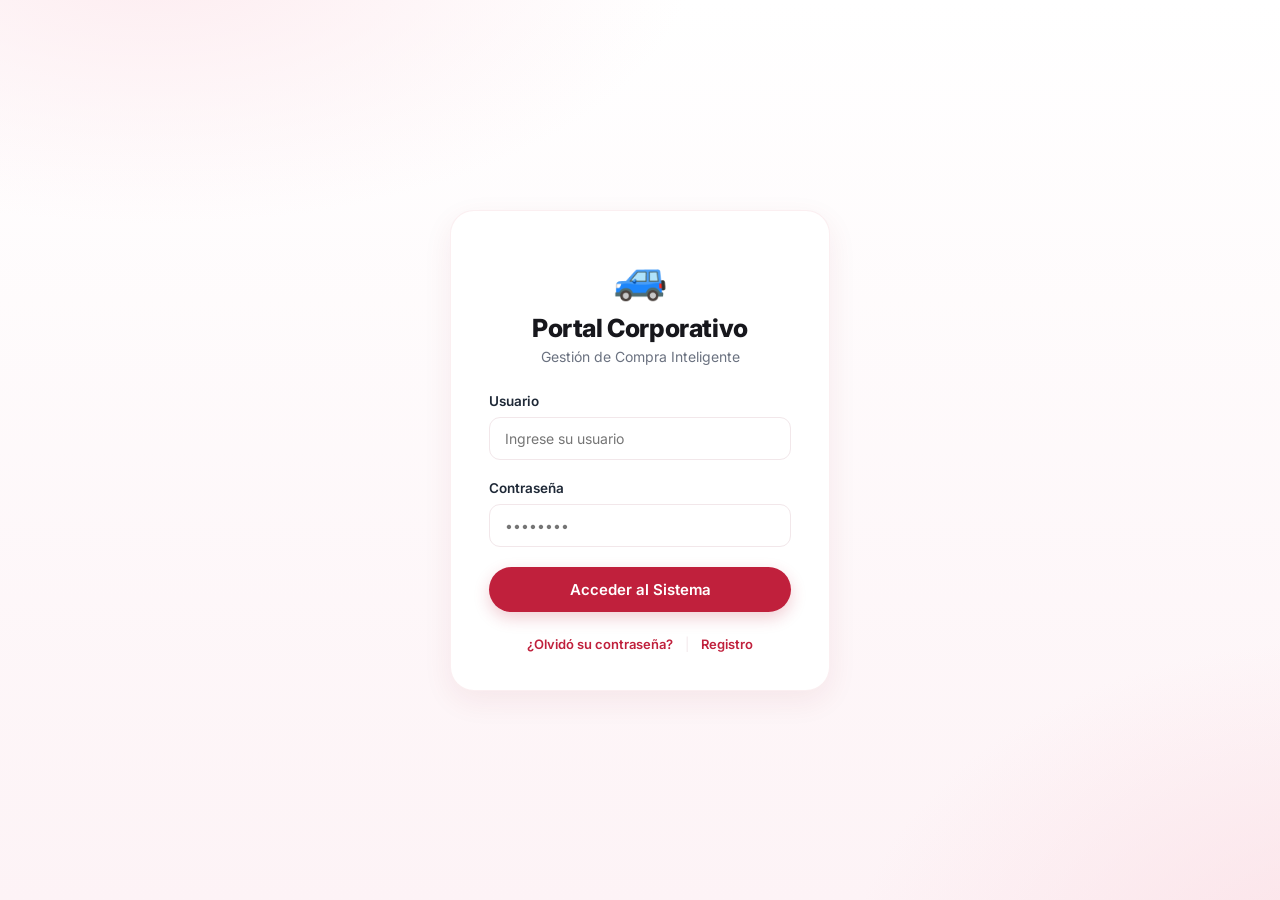
==== configuracion.html @ 3684e888 "fix: checkbox propio de consentimiento sin salto al enfocar" ====
<!DOCTYPE html>
<html lang="es">
<head>
    <meta charset="UTF-8">
    <meta name="viewport" content="width=device-width, initial-scale=1.0">
    <title>Configuración | Sistema de Crédito Vehicular</title>
    <link rel="stylesheet" href="css/styles.css">
    <link href="https://fonts.googleapis.com/css2?family=Inter:wght@300;400;600&display=swap" rel="stylesheet">
    <link rel="stylesheet" href="css/physics-toast.min.css">
    <link rel="stylesheet" href="https://cdn.hugeicons.com/font/hgi-stroke-rounded.css">
    <script src="js/physics-toast.min.js"></script>
    <script src="js/notify.js"></script>
    <script src="js/ui.js"></script>
    <script src="js/layout.js"></script>
</head>
<body>

    <header class="main-header">
        <div class="header-content">
            <span class="system-name">SISTEMA DE CRÉDITO VEHICULAR</span>
            <span class="panel-tag">| Panel de Configuración</span>
        </div>
        <div class="user-info">
            <button onclick="window.location.href='simulador.html'" class="btn-secondary">Volver al Inicio</button>
        </div>
    </header>

    <main class="dashboard-container">

        <div class="login-card" style="max-width: 620px; margin: 0 auto 24px auto;">
            <div class="login-header" style="text-align: left;">
                <h2>Datos de la Entidad Financiera</h2>
                <p>Parámetros de la entidad que ofrece el crédito. El simulador los toma de aquí.</p>
            </div>

            <div class="input-grid-2">
                <div class="input-group">
                    <label>Nombre de la Entidad
                        <span class="help-tip" data-tip="Nombre de la entidad financiera que ofrece el crédito (aparece en el cronograma y el PDF).">?</span>
                    </label>
                    <input type="text" id="ent-nombre" placeholder="Ej. Financiera Compra Inteligente">
                </div>
                <div class="input-group">
                    <label>RUC
                        <span class="help-tip" data-tip="RUC de 11 dígitos de la entidad.">?</span>
                    </label>
                    <input type="text" id="ent-ruc" placeholder="20512345678" maxlength="11">
                </div>
            </div>

            <div class="input-grid-2">
                <div class="input-group">
                    <label>Tipo de Tasa
                        <span class="help-tip" data-tip="Efectiva (TEA): ya incluye la capitalización. Nominal (TNA): requiere definir cada cuánto capitaliza. El enunciado exige definir esto en configuración.">?</span>
                    </label>
                    <select id="ent-tipo-tasa">
                        <option value="TE">Efectiva (TEA)</option>
                        <option value="TN">Nominal (TNA)</option>
                    </select>
                </div>
                <div class="input-group">
                    <label>Capitalización
                        <span class="help-tip" data-tip="Solo aplica a la tasa nominal: cada cuántos días se capitalizan los intereses para convertir la TNA en efectiva.">?</span>
                    </label>
                    <select id="ent-capitalizacion" disabled>
                        <option value="1">Diaria (1 día)</option>
                        <option value="30" selected>Mensual (30 días)</option>
                        <option value="90">Trimestral (90 días)</option>
                        <option value="180">Semestral (180 días)</option>
                        <option value="360">Anual (360 días)</option>
                    </select>
                </div>
            </div>

            <div class="input-group">
                <label>TEA Referencial (%)
                    <span class="help-tip" data-tip="Tasa anual de referencia de la entidad. Precarga el campo del simulador, donde el asesor puede ajustarla según el perfil del cliente.">?</span>
                </label>
                <input type="number" id="ent-tea" min="0" step="0.01" placeholder="12.5">
            </div>

            <div class="input-grid-2">
                <div class="input-group">
                    <label>Seg. Desgravamen (% mensual)
                        <span class="help-tip" data-tip="Porcentaje mensual sobre el saldo pendiente. Lo fija la entidad/aseguradora; en el simulador se muestra como información, no editable.">?</span>
                    </label>
                    <input type="number" id="ent-seg-desg" min="0" step="0.0001" placeholder="0.0714">
                </div>
                <div class="input-group">
                    <label>Seg. Vehicular (% mensual)
                        <span class="help-tip" data-tip="Porcentaje mensual sobre el valor del vehículo. Lo fija la entidad/aseguradora; en el simulador se muestra como información, no editable.">?</span>
                    </label>
                    <input type="number" id="ent-seg-veh" min="0" step="0.0001" placeholder="0.3200">
                </div>
            </div>
        </div>

        <div class="login-card" style="max-width: 620px; margin: 0 auto;">
            <div class="login-header" style="text-align: left;">
                <h2>Ajustes de Moneda</h2>
                <p>Moneda base y tipo de cambio referencial del sistema</p>
            </div>

            <div class="settings-group">
                <label class="radio-container">
                    Soles (S/)
                    <input type="radio" name="currency" value="PEN" id="radio-pen">
                    <span class="checkmark"></span>
                </label>

                <label class="radio-container">
                    Dólares (US$)
                    <input type="radio" name="currency" value="USD" id="radio-usd">
                    <span class="checkmark"></span>
                </label>
            </div>

            <div class="input-group" style="margin-top: 25px; text-align: left;">
                <label>Tipo de Cambio (S/ por US$)
                    <span class="help-tip" data-tip="Tipo de cambio referencial. El asesor puede ingresarlo manualmente o traer el del día desde una fuente en línea.">?</span>
                </label>
                <div style="display:flex; gap:8px;">
                    <input type="text" id="config-tc" placeholder="Ej. 3.75" style="flex:1;">
                    <button type="button" id="btn-fetch-tc" class="btn-secondary" style="white-space:nowrap;">Traer TC del día</button>
                </div>
                <div class="status-msg" id="tc-status"></div>
            </div>

            <div style="margin-top: 30px;">
                <button id="save-config" class="btn-login">Guardar Configuración</button>
            </div>
        </div>
    </main>

    <script src="js/main.js"></script>
    <script>
        // Valores semilla de la entidad (primera vez)
        const ENTITY_DEFAULTS = {
            nombre: 'Financiera Compra Inteligente',
            ruc: '20512345678',
            tipoTasa: 'TE',
            capitalizacion: 30,
            teaReferencial: 12.5,
            segDesgravamen: 0.0714,
            segVehicular: 0.32
        };

        function loadEntity() {
            const saved = JSON.parse(localStorage.getItem('system_entity')) || {};
            return { ...ENTITY_DEFAULTS, ...saved };
        }

        document.addEventListener('DOMContentLoaded', () => {
            // Moneda + tipo de cambio
            const currentCurrency = localStorage.getItem('system_currency') || 'PEN';
            if (currentCurrency === 'PEN') document.getElementById('radio-pen').checked = true;
            else document.getElementById('radio-usd').checked = true;
            document.getElementById('config-tc').value = localStorage.getItem('system_tc') || '3.75';

            // Entidad
            const ent = loadEntity();
            document.getElementById('ent-nombre').value = ent.nombre;
            document.getElementById('ent-ruc').value = ent.ruc;
            document.getElementById('ent-tipo-tasa').value = ent.tipoTasa;
            document.getElementById('ent-capitalizacion').value = ent.capitalizacion;
            document.getElementById('ent-capitalizacion').disabled = ent.tipoTasa !== 'TN';
            document.getElementById('ent-tea').value = ent.teaReferencial;
            document.getElementById('ent-seg-desg').value = ent.segDesgravamen;
            document.getElementById('ent-seg-veh').value = ent.segVehicular;
        });

        // La capitalización solo aplica a tasa nominal
        document.getElementById('ent-tipo-tasa').addEventListener('change', (e) => {
            document.getElementById('ent-capitalizacion').disabled = e.target.value !== 'TN';
        });

        // Trae un tipo de cambio referencial (API gratuita, sin token)
        document.getElementById('btn-fetch-tc').addEventListener('click', async () => {
            const status = document.getElementById('tc-status');
            status.textContent = 'Consultando...';
            try {
                const res = await fetch('https://open.er-api.com/v6/latest/USD');
                const data = await res.json();
                const pen = data && data.rates && data.rates.PEN;
                if (!pen) throw new Error('sin dato');
                document.getElementById('config-tc').value = Number(pen).toFixed(4);
                status.innerHTML = '<span style="color:#166534;">✔ Tipo de cambio del día cargado (referencial).</span>';
            } catch (e) {
                status.innerHTML = '<span style="color:var(--primary);">No se pudo obtener el TC. Ingréselo manualmente.</span>';
            }
        });

        document.getElementById('save-config').addEventListener('click', () => {
            // Moneda + TC
            const selected = document.querySelector('input[name="currency"]:checked').value;
            localStorage.setItem('system_currency', selected);
            const tc = parseFloat(document.getElementById('config-tc').value);
            if (!isNaN(tc) && tc > 0) localStorage.setItem('system_tc', tc);

            // Entidad
            const nombre = document.getElementById('ent-nombre').value.trim();
            const ruc = document.getElementById('ent-ruc').value.trim();
            if (!nombre) { notify.err('Ingresa el nombre de la entidad.'); return; }
            if (!/^\d{11}$/.test(ruc)) { notify.err('El RUC debe tener 11 dígitos.'); return; }

            const entity = {
                nombre,
                ruc,
                tipoTasa: document.getElementById('ent-tipo-tasa').value,
                capitalizacion: parseInt(document.getElementById('ent-capitalizacion').value),
                teaReferencial: parseFloat(document.getElementById('ent-tea').value) || 0,
                segDesgravamen: parseFloat(document.getElementById('ent-seg-desg').value) || 0,
                segVehicular: parseFloat(document.getElementById('ent-seg-veh').value) || 0
            };
            localStorage.setItem('system_entity', JSON.stringify(entity));

            notify.ok('Configuración actualizada exitosamente.');
            setTimeout(() => window.location.href = 'simulador-credito.html', 800);
        });
    </script>
</body>
</html>
---- css/styles.css ----
/* ============================================================
   Sistema de diseño — Crédito Vehicular (carmesí + blanco)
   Inspirado en las referencias de UI del equipo.
   ============================================================ */
:root {
    --primary: #C0203C;
    --primary-dark: #8E1730;
    --primary-soft: #fbe4e8;
    --accent-dark: #17171c;

    /* Alias heredados (estilos inline los usan) */
    --primary-blue: #C0203C;
    --dark-blue: #8E1730;
    --soft-blue: #fbe4e8;
    --bg-white: #fdeef1;

    --card: #ffffff;
    --text-main: #1f2937;
    --text-muted: #6b7280;
    --border-color: #f2e7ea;
    --border-soft: rgba(192, 32, 60, 0.07);

    --radius-lg: 24px;
    --radius-md: 16px;
    --radius-sm: 11px;
    --shadow-sm: 0 2px 10px rgba(31, 41, 55, 0.04);
    --shadow-md: 0 10px 30px rgba(140, 23, 48, 0.07);
    --shadow-lg: 0 18px 45px rgba(140, 23, 48, 0.10);
}

* { box-sizing: border-box; margin: 0; padding: 0; }

body {
    font-family: 'Inter', sans-serif;
    color: var(--text-main);
    min-height: 100vh;
    background:
        radial-gradient(1200px 600px at 12% -5%, #fdecf0 0%, rgba(253, 236, 240, 0) 45%),
        radial-gradient(1000px 700px at 105% 110%, #fbe1e7 0%, rgba(251, 225, 231, 0) 50%),
        linear-gradient(180deg, #ffffff 0%, #fdf3f6 100%);
    background-attachment: fixed;
}

.login-body {
    display: flex;
    align-items: center;
    justify-content: center;
    min-height: 100vh;
}

/* ---------- Tarjetas ---------- */
.login-container { width: 100%; max-width: 420px; padding: 20px; }

.login-card {
    background: var(--card);
    padding: 38px;
    border-radius: var(--radius-lg);
    box-shadow: var(--shadow-md);
    border: 1px solid var(--border-soft);
}

.login-header { text-align: center; margin-bottom: 28px; }

.logo-placeholder { font-size: 44px; margin-bottom: 10px; }

.login-header h1 { font-size: 25px; font-weight: 800; color: var(--accent-dark); letter-spacing: -0.4px; }
.login-header h2 { font-size: 21px; font-weight: 700; color: var(--accent-dark); letter-spacing: -0.2px; }
.login-header p { font-size: 14px; color: var(--text-muted); margin-top: 5px; }

/* ---------- Inputs ---------- */
.input-group { margin-bottom: 20px; }

.input-group label {
    display: block;
    font-size: 13.5px;
    font-weight: 600;
    margin-bottom: 8px;
    color: var(--text-main);
}

.input-group input,
.input-group select {
    width: 100%;
    padding: 12px 15px;
    border: 1px solid var(--border-color);
    border-radius: var(--radius-sm);
    background: #fff;
    outline: none;
    font-size: 14px;
    font-family: inherit;
    color: var(--text-main);
    transition: border-color 0.2s ease, box-shadow 0.2s ease;
}

.input-group input:focus,
.input-group select:focus {
    border-color: var(--primary);
    box-shadow: 0 0 0 4px var(--primary-soft);
}

.input-group input:disabled { background: #f8f5f6; color: var(--text-muted); }

.input-group input.invalid,
.input-group select.invalid {
    border-color: var(--primary);
    box-shadow: 0 0 0 4px rgba(192, 32, 60, 0.08);
}

.error-msg {
    color: var(--primary);
    font-size: 12px;
    margin-top: 5px;
    font-weight: 500;
    min-height: 16px;
    line-height: 1.3;
}

/* Etiqueta "(opcional)" junto al label */
.label-opt { font-weight: 400; color: var(--text-muted); font-size: 12px; }

/* Consentimiento de datos — checks realistas */
.consent-item {
    display: flex; gap: 9px; align-items: flex-start;
    font-weight: 400; font-size: 13px; line-height: 1.4;
    color: var(--text-main); margin-bottom: 10px; cursor: pointer;
}
/* Checkbox propio (appearance:none) — tamaño fijo, no hereda estilos de input de texto ni salta al enfocar */
.consent-item input[type="checkbox"] {
    appearance: none; -webkit-appearance: none;
    width: 18px; height: 18px; flex: 0 0 18px;
    margin: 1px 0 0 0; padding: 0;
    border: 1.5px solid var(--border-color); border-radius: 6px;
    background: #fff; cursor: pointer;
    transition: background 0.15s ease, border-color 0.15s ease;
    box-shadow: none;
}
.consent-item input[type="checkbox"]:hover { border-color: var(--primary); }
.consent-item input[type="checkbox"]:checked { background: var(--primary); border-color: var(--primary); }
.consent-item input[type="checkbox"]:checked::after {
    content: ''; display: block;
    width: 5px; height: 9px; margin: 2px auto 0;
    border: solid #fff; border-width: 0 2px 2px 0;
    transform: rotate(45deg);
}
.consent-item input[type="checkbox"]:focus { outline: none; box-shadow: none; }
.consent-item input[type="checkbox"]:focus-visible { box-shadow: 0 0 0 3px var(--primary-soft); }
.consent-item a { color: var(--primary); font-weight: 600; text-decoration: none; }
.consent-item a:hover { text-decoration: underline; }
.consent-note { font-size: 11.5px; color: var(--text-muted); margin-top: 4px; line-height: 1.4; }

/* ---------- Botones (pills consistentes) ---------- */
.btn-login,
.btn-secondary,
.btn-logout {
    display: inline-flex;
    align-items: center;
    justify-content: center;
    gap: 8px;
    border-radius: 999px;
    font-family: inherit;
    font-weight: 600;
    cursor: pointer;
    transition: all 0.2s ease;
}

.btn-login {
    width: 100%;
    padding: 13px 20px;
    background: var(--primary);
    color: #fff;
    border: none;
    font-size: 15px;
    box-shadow: 0 6px 16px rgba(192, 32, 60, 0.22);
}
.btn-login:hover { background: var(--primary-dark); box-shadow: 0 8px 22px rgba(192, 32, 60, 0.30); }
.btn-login:active { transform: translateY(1px); }
.btn-login:disabled { background: #e0cdd2; box-shadow: none; cursor: not-allowed; }

.btn-secondary {
    background: #fff;
    border: 1px solid var(--border-color);
    color: var(--text-main);
    padding: 9px 18px;
    font-size: 13px;
}
.btn-secondary:hover { background: var(--primary-soft); border-color: var(--primary); color: var(--primary-dark); }

.btn-logout {
    background: none;
    border: 1px solid var(--primary);
    color: var(--primary);
    padding: 8px 18px;
    font-size: 12px;
}
.btn-logout:hover { background: var(--primary); color: #fff; }

.login-footer { margin-top: 24px; text-align: center; font-size: 13px; }
.login-footer a { color: var(--primary); text-decoration: none; font-weight: 600; }
.login-footer span { margin: 0 8px; color: var(--border-color); }

/* ---------- Cabecera ---------- */
.main-header {
    background: rgba(255, 255, 255, 0.8);
    backdrop-filter: blur(12px);
    padding: 14px 40px;
    display: flex;
    justify-content: space-between;
    align-items: center;
    border-bottom: 1px solid var(--border-soft);
    position: fixed;
    top: 0; left: 0; right: 0;
    height: 68px;
    box-shadow: var(--shadow-sm);
    z-index: 40;
}
.header-content { display: flex; align-items: center; }
.user-info { display: flex; align-items: center; gap: 14px; }
.system-name { font-weight: 800; color: var(--accent-dark); letter-spacing: 0.3px; }
.panel-tag { color: var(--primary); margin-left: 8px; font-weight: 500; }

/* ---------- Layout dashboard ---------- */
.dashboard-container {
    margin: 92px auto 40px auto;
    padding: 20px 40px 40px 40px;
    max-width: 1200px;
    animation: fadeIn 0.4s ease-out;
}

@keyframes fadeIn {
    from { opacity: 0; transform: translateY(10px); }
    to { opacity: 1; transform: translateY(0); }
}

.welcome-section { text-align: center; margin-bottom: 42px; }
.welcome-section h1 { font-size: 30px; font-weight: 800; color: var(--accent-dark); letter-spacing: -0.5px; }
.welcome-section p { color: var(--text-muted); margin-top: 8px; }

.menu-grid {
    display: grid;
    grid-template-columns: repeat(auto-fit, minmax(220px, 1fr));
    gap: 22px;
}

.menu-card {
    background: #fff;
    padding: 30px 26px;
    border-radius: var(--radius-lg);
    text-decoration: none;
    color: inherit;
    border: 1px solid var(--border-soft);
    box-shadow: var(--shadow-sm);
    transition: transform 0.2s ease, box-shadow 0.2s ease;
    text-align: center;
}
.menu-card:hover { transform: translateY(-6px); box-shadow: var(--shadow-lg); }

.menu-card .icon-placeholder {
    width: 56px;
    height: 56px;
    margin: 0 auto 18px auto;
    border-radius: 16px;
    background: var(--primary-soft);
    display: flex;
    align-items: center;
    justify-content: center;
    color: var(--primary);
}
.menu-card .icon-placeholder svg { width: 27px; height: 27px; }
.menu-card .icon-placeholder i { font-size: 28px; line-height: 1; }

.menu-card h3 { margin-bottom: 8px; color: var(--accent-dark); font-weight: 700; font-size: 18px; }
.menu-card p { font-size: 13.5px; color: var(--text-muted); line-height: 1.5; }

.disabled { opacity: 0.55; pointer-events: none; }

/* ---------- Radios ---------- */
.settings-group { display: flex; flex-direction: column; gap: 14px; margin-top: 20px; }
.radio-container {
    display: block; position: relative;
    padding: 15px 15px 15px 45px;
    background: #fff; border: 1px solid var(--border-color);
    border-radius: var(--radius-sm); cursor: pointer;
    font-size: 15px; font-weight: 600; transition: all 0.2s;
}
.radio-container:hover { border-color: var(--primary); }
.radio-container input { position: absolute; opacity: 0; cursor: pointer; }
.checkmark { position: absolute; top: 15px; left: 15px; height: 20px; width: 20px; background: #eee; border-radius: 50%; }
.radio-container input:checked ~ .checkmark { background: var(--primary); }
.checkmark:after { content: ""; position: absolute; display: none; }
.radio-container input:checked ~ .checkmark:after { display: block; }
.radio-container .checkmark:after { top: 6px; left: 6px; width: 8px; height: 8px; border-radius: 50%; background: #fff; }

/* ---------- Formularios ---------- */
.form-grid { display: grid; grid-template-columns: 1fr 1fr; gap: 24px; }

.form-section {
    background: #fff;
    border: 1px solid var(--border-soft);
    border-radius: var(--radius-md);
    padding: 24px;
    box-shadow: var(--shadow-sm);
}
.form-section h3 {
    font-size: 15px; color: var(--primary);
    margin-bottom: 18px; font-weight: 700;
    padding-bottom: 10px; border-bottom: 1px solid var(--border-color);
}

.input-grid-2 { display: grid; grid-template-columns: 1fr 1fr; gap: 12px; }
.status-msg { font-size: 12px; margin-top: 6px; font-weight: 500; }

@media (max-width: 760px) {
    .form-grid { grid-template-columns: 1fr; }
    .dashboard-container { padding: 20px; }
    .main-header { padding: 14px 20px; }
}

/* ---------- Sliders ---------- */
.slider-row { display: flex; justify-content: space-between; align-items: baseline; margin-bottom: 8px; }
.slider-value { font-weight: 800; color: var(--primary); font-size: 15px; }

/* Slider custom: sin tema nativo para controlar track tenue, fill primario y thumb blanco.
   --_p (0-100%) lo actualiza el JS para el relleno en WebKit; Firefox usa ::-moz-range-progress. */
input[type="range"] {
    --_track-h: 6px;
    --_thumb: 18px;
    --_p: 0%;
    width: 100%;
    height: 24px;
    -webkit-appearance: none;
    appearance: none;
    background: transparent;
    border: none;
    cursor: pointer;
}
input[type="range"]:focus { outline: none; box-shadow: none; }

/* WebKit/Blink */
input[type="range"]::-webkit-slider-runnable-track {
    height: var(--_track-h);
    border-radius: 999px;
    background: linear-gradient(90deg, var(--primary) var(--_p), var(--primary-soft) var(--_p));
}
input[type="range"]::-webkit-slider-thumb {
    -webkit-appearance: none;
    appearance: none;
    width: var(--_thumb);
    height: var(--_thumb);
    margin-top: calc((var(--_track-h) - var(--_thumb)) / 2);
    border-radius: 50%;
    background: #fff;
    border: 3px solid var(--primary);
    box-shadow: 0 1px 3px rgba(0, 0, 0, 0.18);
}

/* Firefox */
input[type="range"]::-moz-range-track {
    height: var(--_track-h);
    border-radius: 999px;
    background: var(--primary-soft);
}
input[type="range"]::-moz-range-progress {
    height: var(--_track-h);
    border-radius: 999px;
    background: var(--primary);
}
input[type="range"]::-moz-range-thumb {
    width: var(--_thumb);
    height: var(--_thumb);
    border: 3px solid var(--primary);
    border-radius: 50%;
    background: #fff;
    box-shadow: 0 1px 3px rgba(0, 0, 0, 0.18);
}

.slider-limits { display: flex; justify-content: space-between; font-size: 12px; color: var(--text-muted); margin-top: 8px; padding: 0 2px; }

/* ---------- Typeahead (buscadores) ---------- */
.typeahead-wrap { position: relative; }
.typeahead-menu {
    position: absolute;
    top: calc(100% + 4px);
    left: 0; right: 0;
    background: #fff;
    border: 1px solid var(--border-color);
    border-radius: var(--radius-sm);
    box-shadow: var(--shadow-md);
    z-index: 60;
    max-height: 240px;
    overflow-y: auto;
}
.typeahead-item {
    padding: 10px 14px;
    font-size: 14px;
    cursor: pointer;
    transition: background 0.15s ease;
}
.typeahead-item:hover { background: var(--primary-soft); color: var(--primary-dark); }
.typeahead-empty { padding: 10px 14px; font-size: 13px; color: var(--text-muted); }

/* ---------- Toggle pill ---------- */
.pill-group { display: inline-flex; background: var(--primary-soft); border-radius: 999px; padding: 4px; gap: 4px; }
.pill-group button {
    border: none; background: none; padding: 8px 18px; border-radius: 999px;
    font-size: 13px; font-weight: 600; color: var(--primary-dark); cursor: pointer;
    font-family: inherit; transition: all 0.2s ease;
}
.pill-group button.active { background: var(--primary); color: #fff; box-shadow: 0 3px 8px rgba(192, 32, 60, 0.25); }

/* Segmented control a lo ancho (ej. selector de moneda) */
.pill-group.full { display: flex; width: 100%; }
.pill-group.full button { flex: 1; }

/* ---------- Switch on/off ---------- */
.switch { position: relative; display: inline-block; width: 42px; height: 24px; flex-shrink: 0; }
.switch input { opacity: 0; width: 0; height: 0; }
.switch-slider {
    position: absolute; inset: 0; cursor: pointer;
    background: #d8d2d4; border-radius: 999px; transition: background 0.2s ease;
}
.switch-slider::before {
    content: ""; position: absolute; height: 18px; width: 18px; left: 3px; top: 3px;
    background: #fff; border-radius: 50%; box-shadow: 0 1px 3px rgba(0, 0, 0, 0.2);
    transition: transform 0.2s ease;
}
.switch input:checked + .switch-slider { background: var(--primary); }
.switch input:checked + .switch-slider::before { transform: translateX(18px); }

/* ---------- Ayuda (tooltip) ---------- */
.help-tip {
    display: inline-flex; align-items: center; justify-content: center;
    width: 16px; height: 16px; margin-left: 6px;
    border-radius: 50%; background: var(--primary-soft); color: var(--primary-dark);
    font-size: 11px; font-weight: 700; cursor: help; position: relative;
}
/* Globo y flecha comparten fade + desplazamiento: se mueven como una sola pieza */
.help-tip::before,
.help-tip::after {
    opacity: 0; pointer-events: none; z-index: 50;
    transition: opacity 0.24s ease, transform 0.24s ease;
}
/* Globo */
.help-tip::after {
    content: attr(data-tip);
    position: absolute; bottom: 145%; left: 50%;
    transform: translate(-50%, 4px);
    width: max-content; max-width: 260px;
    background: var(--accent-dark); color: #fff;
    font-size: 13px; font-weight: 400; line-height: 1.5; text-align: left;
    padding: 10px 13px; border-radius: 8px;
    box-shadow: 0 6px 18px rgba(0, 0, 0, 0.18);
}
/* Flecha: triángulo apuntando al badge, mismo color que el globo */
.help-tip::before {
    content: "";
    position: absolute; bottom: calc(145% - 12px); left: 50%;
    transform: translate(-50%, 4px);
    border: 6px solid transparent;
    border-top-color: var(--accent-dark);
}
.help-tip:hover::before,
.help-tip:hover::after {
    opacity: 1;
    transform: translate(-50%, 0);
}

/* ---------- Pestañas ---------- */
.tabs-container {
    display: flex; gap: 6px; margin-bottom: 25px;
    background: #fff; border: 1px solid var(--border-soft);
    border-radius: 999px; padding: 5px; width: fit-content;
    box-shadow: var(--shadow-sm);
}
.tab-btn {
    background: none; border: none; padding: 10px 24px;
    font-size: 14px; font-weight: 600; color: var(--text-muted);
    cursor: pointer; border-radius: 999px; font-family: inherit; transition: all 0.2s ease;
}
.tab-btn.active { color: #fff; background: var(--primary); box-shadow: 0 4px 12px rgba(192, 32, 60, 0.25); }
.tab-btn:hover:not(.active) { color: var(--primary-dark); background: var(--primary-soft); }

.tab-content { display: none; }
.tab-content.active { display: block; }

/* ---------- Historial ---------- */
.history-item-card {
    background: #fff !important;
    border: 1px solid var(--border-soft) !important;
    border-radius: var(--radius-md) !important;
    padding: 22px !important;
    margin-bottom: 18px !important;
    box-shadow: var(--shadow-sm) !important;
    transition: transform 0.2s ease, box-shadow 0.2s ease !important;
}
.history-item-card:hover { transform: translateY(-2px); box-shadow: var(--shadow-md) !important; }

/* ---------- Tablas ---------- */
.table-wrapper {
    overflow-x: auto; margin-top: 15px;
    border: 1px solid var(--border-color);
    border-radius: var(--radius-md); background: #fff;
}
.banking-table { width: 100%; border-collapse: collapse; text-align: left; font-size: 13px; }
.banking-table th {
    background: #fdf4f6; color: var(--primary-dark);
    padding: 13px 16px; font-weight: 700;
    border-bottom: 1px solid var(--border-color);
    text-transform: uppercase; font-size: 11px; letter-spacing: 0.5px;
}
.banking-table td { padding: 12px 16px; border-bottom: 1px solid var(--border-color); color: #475569; }
.banking-table tbody tr:last-child td { border-bottom: none; }
.banking-table tbody tr:hover { background: #fdf4f6; }
.text-small { font-size: 12px; }

/* ---------- Gracia ---------- */
.gracia-controls {
    display: grid; grid-template-columns: 1fr 1fr 1fr; gap: 15px;
    background: #fdf4f6; padding: 16px;
    border-radius: var(--radius-md); border: 1px solid var(--border-soft);
}
@media (max-width: 760px) { .gracia-controls { grid-template-columns: 1fr; } }

/* ---------- Layout con sidebar ---------- */
body.has-sidebar { padding-left: 248px; }

.app-sidebar {
    position: fixed;
    top: 0; left: 0;
    width: 248px;
    height: 100vh;
    background: #fff;
    border-right: 1px solid var(--border-soft);
    display: flex;
    flex-direction: column;
    padding: 22px 16px;
    z-index: 900;
    box-shadow: 2px 0 22px rgba(140, 23, 48, 0.05);
}

.sidebar-brand { display: flex; align-items: center; gap: 10px; padding: 6px 8px 24px; }
.brand-mark {
    width: 38px; height: 38px; border-radius: 11px;
    background: var(--primary-soft); color: var(--primary);
    display: flex; align-items: center; justify-content: center;
}
.brand-mark i { font-size: 20px; }
.brand-text { font-weight: 800; color: var(--accent-dark); font-size: 15px; letter-spacing: -0.2px; }

.sidebar-nav { display: flex; flex-direction: column; gap: 4px; flex: 1; }
.sidebar-link {
    display: flex; align-items: center; gap: 12px;
    padding: 11px 14px; border-radius: 12px;
    color: var(--text-muted); text-decoration: none;
    font-weight: 600; font-size: 14px; transition: all 0.18s ease;
}
.sidebar-link i { font-size: 19px; }
.sidebar-link:hover { background: var(--primary-soft); color: var(--primary-dark); }
.sidebar-link.active { background: var(--primary); color: #fff; box-shadow: 0 6px 16px rgba(192, 32, 60, 0.25); }

.sidebar-footer { position: relative; margin-top: 12px; }
.sidebar-user {
    display: flex; align-items: center; gap: 10px;
    padding: 9px 10px; border-radius: 14px;
    background: #f8f4f5; border: 1px solid var(--border-soft);
}
.sidebar-avatar {
    width: 34px; height: 34px; border-radius: 10px; flex-shrink: 0;
    background: var(--primary-soft); color: var(--primary);
    display: flex; align-items: center; justify-content: center;
    font-weight: 700; font-size: 14px;
}
.sidebar-user-meta { flex: 1; display: flex; flex-direction: column; gap: 1px; line-height: 1.15; overflow: hidden; }
.sidebar-user-meta strong { font-size: 13px; color: var(--accent-dark); font-weight: 700; white-space: nowrap; overflow: hidden; text-overflow: ellipsis; }
.sidebar-user-meta small {
    font-size: 10px; font-weight: 600; letter-spacing: 0.3px; text-transform: capitalize;
    color: var(--text-muted);
}

.sidebar-menu-btn {
    width: 30px; height: 30px; flex-shrink: 0; padding: 0;
    display: flex; align-items: center; justify-content: center;
    border: none; border-radius: 9px; background: none;
    color: var(--text-muted); cursor: pointer;
    transition: all 0.18s ease;
}
.sidebar-menu-btn i { font-size: 18px; }
.sidebar-menu-btn:hover { background: #fff; color: var(--text-main); }

/* Menú desplegable (kebab) — aparece por encima de la tarjeta de usuario */
.sidebar-menu {
    position: absolute;
    bottom: calc(100% + 6px); left: 0; right: 0; min-width: 190px;
    background: #fff;
    border: 1px solid var(--border-soft);
    border-radius: 12px;
    box-shadow: 0 8px 24px rgba(140, 23, 48, 0.08);
    padding: 5px;
    opacity: 0; visibility: hidden; transform: translateY(6px);
    transition: opacity 0.16s ease, transform 0.16s ease, visibility 0.16s;
    z-index: 20;
}
.sidebar-menu.open { opacity: 1; visibility: visible; transform: translateY(0); }
.sidebar-menu-item {
    display: flex; align-items: center; gap: 10px; width: 100%;
    padding: 9px 11px; border-radius: 9px;
    border: none; background: none; color: var(--text-muted);
    font-weight: 600; font-size: 13px; cursor: pointer;
    font-family: inherit; transition: all 0.16s ease; text-align: left;
}
.sidebar-menu-item i { font-size: 17px; color: var(--text-muted); transition: color 0.16s ease; }
.sidebar-menu-item:hover { background: #f8f4f5; color: var(--primary); }
.sidebar-menu-item:hover i { color: var(--primary); }

.has-sidebar .dashboard-container,
.has-sidebar main { margin-top: 32px; }

/* Transición suave entre páginas (View Transitions API, MPA) — sin flick blanco */
@view-transition { navigation: auto; }
.app-sidebar { view-transition-name: app-sidebar; }
@keyframes vt-fade-in { from { opacity: 0; } }
@keyframes vt-fade-out { to { opacity: 0; } }
::view-transition-old(root) { animation: vt-fade-out 0.16s ease both; }
::view-transition-new(root) { animation: vt-fade-in 0.22s ease both; }

@media (max-width: 900px) {
    body.has-sidebar { padding-left: 72px; }
    .app-sidebar { width: 72px; padding: 18px 10px; }
    .sidebar-link span, .brand-text, .sidebar-user-meta { display: none; }
    .sidebar-link { justify-content: center; }
    .sidebar-user { justify-content: center; padding: 8px; }
    .sidebar-menu-btn { display: none; }
}
---- css/physics-toast.min.css ----
:root{--sileo-spring-easing:linear(0, 0.002 0.6%, 0.007 1.2%, 0.015 1.8%, 0.026 2.4%, 0.041 3.1%,
      0.06 3.8%, 0.108 5.3%, 0.157 6.6%, 0.214 8%, 0.467 13.7%,
      0.577 16.3%, 0.631 17.7%, 0.682 19.1%, 0.73 20.5%, 0.771 21.8%,
      0.808 23.1%, 0.844 24.5%, 0.874 25.8%, 0.903 27.2%, 0.928 28.6%,
      0.952 30.1%, 0.972 31.6%, 0.988 33.1%, 1.01 35.7%, 1.025 38.5%,
      1.034 41.6%, 1.038 45%, 1.035 50.1%, 1.012 64.2%, 1.003 73%,
      0.999 83.7%, 1);--sileo-duration:550ms;--sileo-height:40px;--sileo-width:350px;--sileo-state-success:oklch(0.723 0.219 142.136);--sileo-state-loading:oklch(0.556 0 0);--sileo-state-error:oklch(0.637 0.237 25.331);--sileo-state-warning:oklch(0.795 0.184 86.047);--sileo-state-info:oklch(0.685 0.169 237.323);--sileo-state-action:oklch(0.623 0.214 259.815)}[data-sileo-toast]{position:relative;box-sizing:border-box;cursor:pointer;pointer-events:auto;touch-action:none;border:0;background:0 0;padding:0;font:inherit;font-family:-apple-system,BlinkMacSystemFont,"Segoe UI",Roboto,sans-serif;color:inherit;text-align:left;outline:0;width:var(--sileo-width);height:var(--_h,var(--sileo-height));opacity:0;transform:translateZ(0) scale(.95);transform-origin:center;contain:layout style;overflow:visible}[data-sileo-toast][data-state=loading]{cursor:default}[data-sileo-toast][data-ready=true]{opacity:1;transform:translateZ(0) scale(1);transition:transform calc(var(--sileo-duration) * .66) var(--sileo-spring-easing),opacity calc(var(--sileo-duration) * .66) var(--sileo-spring-easing),margin-bottom calc(var(--sileo-duration) * .66) var(--sileo-spring-easing),margin-top calc(var(--sileo-duration) * .66) var(--sileo-spring-easing),height var(--sileo-duration) var(--sileo-spring-easing)}[data-sileo-viewport][data-position^=top] [data-sileo-toast]:not([data-ready=true]){transform:translateY(-6px) scale(.95)}[data-sileo-viewport][data-position^=bottom] [data-sileo-toast]:not([data-ready=true]){transform:translateY(6px) scale(.95)}[data-sileo-toast][data-ready=true][data-exiting=true]{opacity:0;pointer-events:none}[data-sileo-viewport][data-position^=top] [data-sileo-toast][data-ready=true][data-exiting=true]{transform:translateY(-6px) scale(.95)}[data-sileo-viewport][data-position^=bottom] [data-sileo-toast][data-ready=true][data-exiting=true]{transform:translateY(6px) scale(.95)}[data-sileo-toast][data-state]{--_c:var(--sileo-state-success)}[data-sileo-toast][data-state=loading]{--_c:var(--sileo-state-loading)}[data-sileo-toast][data-state=error]{--_c:var(--sileo-state-error)}[data-sileo-toast][data-state=warning]{--_c:var(--sileo-state-warning)}[data-sileo-toast][data-state=info]{--_c:var(--sileo-state-info)}[data-sileo-toast][data-state=action]{--_c:var(--sileo-state-action)}[data-sileo-canvas]{position:absolute;left:0;right:0;pointer-events:none;transform:translateZ(0);contain:layout style;overflow:visible}[data-sileo-canvas][data-edge=top]{bottom:0;transform:scaleY(-1) translateZ(0)}[data-sileo-canvas][data-edge=bottom]{top:0}[data-sileo-svg]{overflow:visible}[data-sileo-header]{position:absolute;z-index:20;display:flex;align-items:center;padding:.5rem;height:var(--sileo-height);overflow:hidden;left:var(--_px,0);transform:var(--_ht);max-width:var(--_pw)}[data-sileo-toast][data-ready=true] [data-sileo-header]{transition:transform var(--sileo-duration) var(--sileo-spring-easing),left var(--sileo-duration) var(--sileo-spring-easing),max-width var(--sileo-duration) var(--sileo-spring-easing)}[data-sileo-header][data-edge=top]{bottom:0}[data-sileo-header][data-edge=bottom]{top:0}[data-sileo-header-stack]{position:relative;display:inline-flex;align-items:center;height:100%}[data-sileo-header-inner]{display:flex;align-items:center;gap:.5rem;white-space:nowrap}[data-sileo-header-inner][data-exiting=true],[data-sileo-header-inner][data-layer=current]{will-change:opacity,filter}[data-sileo-header-inner][data-layer=current]{animation:sileo-header-enter var(--sileo-duration) var(--sileo-spring-easing) both}[data-sileo-header-inner][data-layer=prev]{position:absolute;left:0;top:0;pointer-events:none}[data-sileo-header-inner][data-exiting=true]{animation:sileo-header-exit .3s ease forwards}[data-sileo-badge]{display:flex;height:24px;width:24px;flex-shrink:0;align-items:center;justify-content:center;padding:2px;border-radius:9999px;color:var(--_c);background-color:color-mix(in oklch,var(--_c) 20%,transparent)}[data-sileo-badge] svg{width:16px;height:16px}[data-sileo-title]{font-size:.825rem;line-height:1rem;font-weight:500;text-transform:capitalize;color:var(--_c)}[data-sileo-content]{position:absolute;left:0;z-index:10;width:100%;pointer-events:none;opacity:var(--_co, 0)}[data-sileo-content]:not([data-visible=true]){content-visibility:hidden}[data-sileo-toast][data-ready=true] [data-sileo-content]{transition:opacity calc(var(--sileo-duration) * .08) ease calc(var(--sileo-duration) * .04)}[data-sileo-content][data-edge=top]{top:0}[data-sileo-content][data-edge=bottom]{top:var(--sileo-height)}[data-sileo-content][data-visible=true]{pointer-events:auto}[data-sileo-toast][data-ready=true] [data-sileo-content][data-visible=true]{transition:opacity calc(var(--sileo-duration) * .5) ease calc(var(--sileo-duration) * .25)}[data-sileo-description]{padding:1rem;font-size:.875rem;line-height:1.25rem;color:#6e6e73;content-visibility:auto}[data-sileo-button]{display:flex;align-items:center;justify-content:center;height:1.75rem;padding:0 .625rem;margin-top:.75rem;border-radius:9999px;border:0;font-size:.75rem;font-weight:500;cursor:pointer;text-decoration:none;color:var(--_c);background-color:color-mix(in oklch,var(--_c) 15%,transparent);transition:background-color 150ms ease}[data-sileo-button]:hover{background-color:color-mix(in oklch,var(--_c) 25%,transparent)}[data-sileo-icon=spin]{animation:sileo-spin 1s linear infinite}@keyframes sileo-spin{to{rotate:360deg}}@keyframes sileo-header-enter{from{opacity:0;filter:blur(6px)}to{opacity:1;filter:blur(0px)}}@keyframes sileo-header-exit{from{opacity:1;filter:blur(0px)}to{opacity:0;filter:blur(6px)}}[data-sileo-viewport]{position:fixed;z-index:50;display:flex;gap:.75rem;padding:.75rem;pointer-events:none;max-width:calc(100vw - 1.5rem);contain:layout style}[data-sileo-viewport][data-position^=top] [data-sileo-toast]:not([data-ready=true]){margin-bottom:calc(-1 * (var(--sileo-height) + .75rem))}[data-sileo-viewport][data-position^=bottom] [data-sileo-toast]:not([data-ready=true]){margin-top:calc(-1 * (var(--sileo-height) + .75rem))}[data-sileo-viewport][data-position^=top]{top:0;flex-direction:column-reverse}[data-sileo-viewport][data-position^=bottom]{bottom:0;flex-direction:column}[data-sileo-viewport][data-position$=left]{left:0;align-items:flex-start}[data-sileo-viewport][data-position$=right]{right:0;align-items:flex-end}[data-sileo-viewport][data-position$=center]{left:50%;transform:translateX(-50%);align-items:center}@media (prefers-reduced-motion:no-preference){[data-sileo-toast][data-ready=true]:hover,[data-sileo-toast][data-ready=true][data-exiting=true]{will-change:transform,opacity,height}}@media (prefers-reduced-motion:reduce){[data-sileo-toast],[data-sileo-toast] *,[data-sileo-toast] ::after,[data-sileo-toast] ::before{animation-duration:0s;animation-iteration-count:1;transition-duration:0s}}
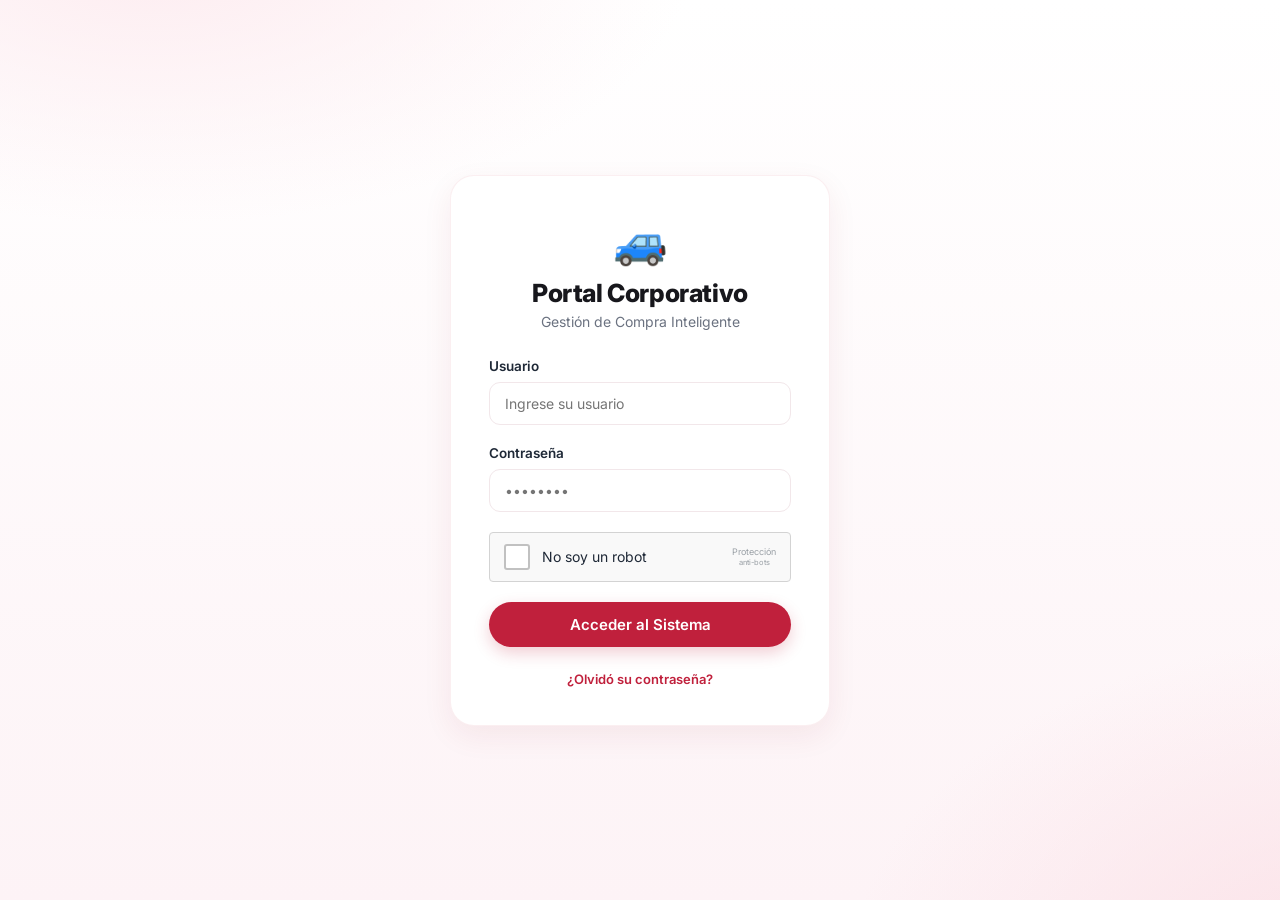
==== commit af30cb0e: "feat: tooltip flotante que no se corta en modales y copy de ayudas directo" ====
--- a/configuracion.html
+++ b/configuracion.html
@@ -36,7 +36,7 @@
             <div class="input-grid-2">
                 <div class="input-group">
                     <label>Nombre de la Entidad
-                        <span class="help-tip" data-tip="Nombre de la entidad financiera que ofrece el crédito (aparece en el cronograma y el PDF).">?</span>
+                        <span class="help-tip" data-tip="Entidad que ofrece el crédito. Aparece en el cronograma y el PDF.">?</span>
                     </label>
                     <input type="text" id="ent-nombre" placeholder="Ej. Financiera Compra Inteligente">
                 </div>
@@ -51,7 +51,7 @@
             <div class="input-grid-2">
                 <div class="input-group">
                     <label>Tipo de Tasa
-                        <span class="help-tip" data-tip="Efectiva (TEA): ya incluye la capitalización. Nominal (TNA): requiere definir cada cuánto capitaliza. El enunciado exige definir esto en configuración.">?</span>
+                        <span class="help-tip" data-tip="Efectiva (TEA): ya capitalizada. Nominal (TNA): defines la capitalización.">?</span>
                     </label>
                     <select id="ent-tipo-tasa">
                         <option value="TE">Efectiva (TEA)</option>
@@ -60,7 +60,7 @@
                 </div>
                 <div class="input-group">
                     <label>Capitalización
-                        <span class="help-tip" data-tip="Solo aplica a la tasa nominal: cada cuántos días se capitalizan los intereses para convertir la TNA en efectiva.">?</span>
+                        <span class="help-tip" data-tip="Solo para tasa nominal: cada cuántos días capitaliza para volverse TEA.">?</span>
                     </label>
                     <select id="ent-capitalizacion" disabled>
                         <option value="1">Diaria (1 día)</option>
@@ -73,26 +73,28 @@
             </div>
 
             <div class="input-group">
-                <label>TEA Referencial (%)
-                    <span class="help-tip" data-tip="Tasa anual de referencia de la entidad. Precarga el campo del simulador, donde el asesor puede ajustarla según el perfil del cliente.">?</span>
+                <label>Tasa referencial <strong id="lbl-ref-tipo">(TEA)</strong> — anual (%)
+                    <span class="help-tip" data-tip="Tasa anual por defecto de la entidad. Precarga el simulador; el asesor la ajusta por operación.">?</span>
                 </label>
                 <input type="number" id="ent-tea" min="0" step="0.01" placeholder="12.5">
+                <p class="field-note" id="ent-tea-note"></p>
             </div>
 
             <div class="input-grid-2">
                 <div class="input-group">
                     <label>Seg. Desgravamen (% mensual)
-                        <span class="help-tip" data-tip="Porcentaje mensual sobre el saldo pendiente. Lo fija la entidad/aseguradora; en el simulador se muestra como información, no editable.">?</span>
+                        <span class="help-tip" data-tip="Prima mensual sobre el saldo pendiente. La fija la entidad; solo lectura en el simulador.">?</span>
                     </label>
                     <input type="number" id="ent-seg-desg" min="0" step="0.0001" placeholder="0.0714">
                 </div>
                 <div class="input-group">
                     <label>Seg. Vehicular (% mensual)
-                        <span class="help-tip" data-tip="Porcentaje mensual sobre el valor del vehículo. Lo fija la entidad/aseguradora; en el simulador se muestra como información, no editable.">?</span>
+                        <span class="help-tip" data-tip="Prima mensual sobre el valor del vehículo. La fija la entidad; solo lectura en el simulador.">?</span>
                     </label>
                     <input type="number" id="ent-seg-veh" min="0" step="0.0001" placeholder="0.3200">
                 </div>
             </div>
+
         </div>
 
         <div class="login-card" style="max-width: 620px; margin: 0 auto;">
@@ -117,13 +119,14 @@
 
             <div class="input-group" style="margin-top: 25px; text-align: left;">
                 <label>Tipo de Cambio (S/ por US$)
-                    <span class="help-tip" data-tip="Tipo de cambio referencial. El asesor puede ingresarlo manualmente o traer el del día desde una fuente en línea.">?</span>
+                    <span class="help-tip" data-tip="Tipo de cambio referencial S/ por US$. Informativo: no convierte los cálculos.">?</span>
                 </label>
                 <div style="display:flex; gap:8px;">
                     <input type="text" id="config-tc" placeholder="Ej. 3.75" style="flex:1;">
                     <button type="button" id="btn-fetch-tc" class="btn-secondary" style="white-space:nowrap;">Traer TC del día</button>
                 </div>
                 <div class="status-msg" id="tc-status"></div>
+                <p class="consent-note" style="margin-top:6px;">Fuente del “TC del día”: <strong>open.er-api.com</strong> (tasa de mercado, referencial). El tipo de cambio contable oficial lo publica la <strong>SBS</strong>.</p>
             </div>
 
             <div style="margin-top: 30px;">
@@ -151,6 +154,14 @@
         }
 
         document.addEventListener('DOMContentLoaded', () => {
+            // Configuración es exclusiva del administrador (parámetros institucionales de la entidad)
+            const activeUser = JSON.parse(sessionStorage.getItem('activeUser') || 'null');
+            if (!activeUser || activeUser.rol !== 'admin') {
+                notify.err('Configuración es exclusiva del administrador.');
+                setTimeout(() => location.href = 'simulador-credito.html', 1300);
+                return;
+            }
+
             // Moneda + tipo de cambio
             const currentCurrency = localStorage.getItem('system_currency') || 'PEN';
             if (currentCurrency === 'PEN') document.getElementById('radio-pen').checked = true;
@@ -164,15 +175,39 @@
             document.getElementById('ent-tipo-tasa').value = ent.tipoTasa;
             document.getElementById('ent-capitalizacion').value = ent.capitalizacion;
             document.getElementById('ent-capitalizacion').disabled = ent.tipoTasa !== 'TN';
+            document.getElementById('lbl-ref-tipo').textContent = ent.tipoTasa === 'TN' ? '(TNA)' : '(TEA)';
+            updateConfigRateNote();
             document.getElementById('ent-tea').value = ent.teaReferencial;
             document.getElementById('ent-seg-desg').value = ent.segDesgravamen;
             document.getElementById('ent-seg-veh').value = ent.segVehicular;
         });
 
         // La capitalización solo aplica a tasa nominal
+        // Muestra la TEA equivalente cuando la tasa configurada es nominal
+        function updateConfigRateNote() {
+            const type = document.getElementById('ent-tipo-tasa').value;
+            const note = document.getElementById('ent-tea-note');
+            if (!note) return;
+            if (type === 'TE') { note.textContent = 'Tasa efectiva: se usa directamente en el cálculo.'; return; }
+            const cap = parseInt(document.getElementById('ent-capitalizacion').value);
+            const m = 360 / cap;
+            const rv = parseFloat(document.getElementById('ent-tea').value) / 100;
+            const capTxt = { 1: 'diaria', 30: 'mensual', 90: 'trimestral', 180: 'semestral', 360: 'anual' }[cap] || (cap + ' días');
+            if (rv > 0) {
+                const tea = (Math.pow(1 + rv / m, m) - 1) * 100;
+                note.textContent = `Nominal (TNA), capitalización ${capTxt} → equivale a TEA ${tea.toFixed(2)} %.`;
+            } else {
+                note.textContent = `Nominal (TNA), capitalización ${capTxt}. Ingresa el valor de la tasa.`;
+            }
+        }
+
         document.getElementById('ent-tipo-tasa').addEventListener('change', (e) => {
             document.getElementById('ent-capitalizacion').disabled = e.target.value !== 'TN';
-        });
+            document.getElementById('lbl-ref-tipo').textContent = e.target.value === 'TN' ? '(TNA)' : '(TEA)';
+            updateConfigRateNote();
+        });
+        document.getElementById('ent-capitalizacion').addEventListener('change', updateConfigRateNote);
+        document.getElementById('ent-tea').addEventListener('input', updateConfigRateNote);
 
         // Trae un tipo de cambio referencial (API gratuita, sin token)
         document.getElementById('btn-fetch-tc').addEventListener('click', async () => {
@@ -184,7 +219,7 @@
                 const pen = data && data.rates && data.rates.PEN;
                 if (!pen) throw new Error('sin dato');
                 document.getElementById('config-tc').value = Number(pen).toFixed(4);
-                status.innerHTML = '<span style="color:#166534;">✔ Tipo de cambio del día cargado (referencial).</span>';
+                status.innerHTML = '<span style="color:#166534;">✔ TC del día cargado desde open.er-api.com (mercado, referencial).</span>';
             } catch (e) {
                 status.innerHTML = '<span style="color:var(--primary);">No se pudo obtener el TC. Ingréselo manualmente.</span>';
             }
--- a/css/styles.css
+++ b/css/styles.css
@@ -99,6 +99,45 @@
 }
 
 .input-group input:disabled { background: #f8f5f6; color: var(--text-muted); }
+.input-group input[readonly] { background: #f8f5f6; color: var(--text-muted); cursor: default; }
+
+/* Banner de parámetros definidos en Configuración */
+.config-note {
+    display: flex; justify-content: space-between; align-items: center; gap: 12px; flex-wrap: wrap;
+    background: var(--primary-soft); border-radius: var(--radius-sm);
+    padding: 10px 14px; font-size: 12.5px; color: var(--primary-dark); margin-bottom: 18px;
+}
+.config-note a { color: var(--primary); font-weight: 700; text-decoration: none; white-space: nowrap; }
+.config-note a:hover { text-decoration: underline; }
+
+/* Tarjeta resumen del cliente/vehículo seleccionado (solo lectura + Editar) */
+.entity-card {
+    margin-top: 10px; padding: 14px 16px;
+    border: 1px solid var(--border-color); border-radius: var(--radius-sm);
+    background: #fff; animation: fadeIn 0.25s ease-out;
+}
+.entity-card-head {
+    display: flex; justify-content: space-between; align-items: center; gap: 12px;
+    margin-bottom: 10px; padding-bottom: 10px; border-bottom: 1px solid var(--border-color);
+}
+.entity-card-head strong { font-size: 15px; color: var(--accent-dark); }
+.entity-edit {
+    display: inline-flex; align-items: center; gap: 5px; white-space: nowrap;
+    font-size: 12.5px; font-weight: 700; color: var(--primary); text-decoration: none;
+    padding: 5px 12px; border-radius: 999px; border: 1px solid var(--primary-soft);
+    background: none; cursor: pointer; font-family: inherit; transition: all 0.16s ease;
+}
+.entity-edit:hover { background: var(--primary-soft); }
+.entity-card-body { display: grid; grid-template-columns: repeat(auto-fit, minmax(130px, 1fr)); gap: 9px 18px; }
+.entity-card-body > div { font-size: 13px; color: var(--text-main); }
+.entity-card-body span { display: block; font-size: 11px; color: var(--text-muted); margin-bottom: 1px; }
+
+/* Formulario de edición inline (mismo estilo que el modal, sin overlay) */
+.entity-edit-form { display: grid; grid-template-columns: repeat(auto-fit, minmax(160px, 1fr)); gap: 2px 16px; }
+.entity-edit-form .input-group { margin-bottom: 12px; }
+.entity-edit-form .input-group label { font-size: 12px; margin-bottom: 5px; }
+.entity-edit-form .input-group input { padding: 9px 12px; font-size: 13.5px; }
+.entity-form-actions { display: flex; justify-content: flex-end; gap: 10px; margin-top: 4px; }
 
 .input-group input.invalid,
 .input-group select.invalid {
@@ -115,43 +154,242 @@
     line-height: 1.3;
 }
 
-/* Etiqueta "(opcional)" junto al label */
 .label-opt { font-weight: 400; color: var(--text-muted); font-size: 12px; }
 
-/* Consentimiento de datos — checks realistas */
 .consent-item {
     display: flex; gap: 9px; align-items: flex-start;
     font-weight: 400; font-size: 13px; line-height: 1.4;
     color: var(--text-main); margin-bottom: 10px; cursor: pointer;
 }
-/* Checkbox propio (appearance:none) — tamaño fijo, no hereda estilos de input de texto ni salta al enfocar */
+/* Tamaño fijo con flex-basis: evita que las reglas de input de texto lo inflen al enfocar */
 .consent-item input[type="checkbox"] {
-    appearance: none; -webkit-appearance: none;
-    width: 18px; height: 18px; flex: 0 0 18px;
-    margin: 1px 0 0 0; padding: 0;
-    border: 1.5px solid var(--border-color); border-radius: 6px;
-    background: #fff; cursor: pointer;
-    transition: background 0.15s ease, border-color 0.15s ease;
-    box-shadow: none;
-}
-.consent-item input[type="checkbox"]:hover { border-color: var(--primary); }
-.consent-item input[type="checkbox"]:checked { background: var(--primary); border-color: var(--primary); }
-.consent-item input[type="checkbox"]:checked::after {
-    content: ''; display: block;
-    width: 5px; height: 9px; margin: 2px auto 0;
-    border: solid #fff; border-width: 0 2px 2px 0;
-    transform: rotate(45deg);
-}
-.consent-item input[type="checkbox"]:focus { outline: none; box-shadow: none; }
-.consent-item input[type="checkbox"]:focus-visible { box-shadow: 0 0 0 3px var(--primary-soft); }
+    appearance: auto; -webkit-appearance: checkbox;
+    accent-color: var(--primary);
+    width: 16px; height: 16px; flex: 0 0 16px;
+    margin: 2px 0 0 0; padding: 0;
+    border: none; box-shadow: none; cursor: pointer;
+}
+.consent-item input[type="checkbox"]:focus { border: none; box-shadow: none; }
 .consent-item a { color: var(--primary); font-weight: 600; text-decoration: none; }
 .consent-item a:hover { text-decoration: underline; }
 .consent-note { font-size: 11.5px; color: var(--text-muted); margin-top: 4px; line-height: 1.4; }
 
+/* ---------- Toolbar de tabla + buscador ---------- */
+.table-toolbar {
+    display: flex; justify-content: space-between; align-items: center;
+    gap: 16px; flex-wrap: wrap; margin-bottom: 22px;
+}
+.toolbar-actions { display: flex; gap: 10px; align-items: center; flex-wrap: wrap; }
+.search-box { position: relative; }
+.search-box i {
+    position: absolute; left: 13px; top: 50%; transform: translateY(-50%);
+    color: var(--text-muted); font-size: 17px; pointer-events: none;
+}
+.search-box input {
+    padding: 10px 16px 10px 40px; border: 1px solid var(--border-color);
+    border-radius: 999px; font-size: 13.5px; font-family: inherit;
+    width: 260px; max-width: 100%; outline: none; background: #fff;
+    transition: border-color 0.2s ease, box-shadow 0.2s ease;
+}
+.search-box input:focus { border-color: var(--primary); box-shadow: 0 0 0 4px var(--primary-soft); }
+
+/* Botón compacto (ancho al contenido, ícono + texto) */
+.btn-login.btn-inline,
+.btn-secondary.btn-inline { width: auto; padding: 10px 18px; font-size: 13.5px; }
+.btn-inline i { font-size: 17px; }
+.banking-table .btn-inline { padding: 6px 14px; font-size: 12.5px; }
+
+/* ---------- Modal ---------- */
+.modal-overlay {
+    position: fixed; inset: 0; z-index: 1000;
+    background: rgba(23, 23, 28, 0.45); backdrop-filter: blur(3px);
+    display: flex; align-items: center; justify-content: center;
+    padding: 20px; animation: modalFade 0.18s ease;
+}
+.modal-overlay[hidden] { display: none; }
+.modal-card {
+    background: #fff; border-radius: var(--radius-lg);
+    width: 100%; max-width: 560px; max-height: 90vh; overflow-y: auto;
+    padding: 30px; box-shadow: var(--shadow-lg);
+    animation: modalPop 0.2s ease;
+}
+@keyframes modalFade { from { opacity: 0; } }
+@keyframes modalPop { from { opacity: 0; transform: translateY(12px) scale(0.98); } }
+.modal-head { display: flex; justify-content: space-between; align-items: flex-start; gap: 16px; margin-bottom: 22px; }
+.modal-head h2 { font-size: 20px; font-weight: 800; color: var(--accent-dark); letter-spacing: -0.2px; }
+.modal-head p { font-size: 13.5px; color: var(--text-muted); margin-top: 4px; }
+.modal-close {
+    width: 34px; height: 34px; flex-shrink: 0; padding: 0;
+    display: flex; align-items: center; justify-content: center;
+    border: none; border-radius: 10px; background: none;
+    color: var(--text-muted); cursor: pointer; transition: all 0.16s ease;
+}
+.modal-close i { font-size: 20px; }
+.modal-close:hover { background: var(--primary-soft); color: var(--primary); }
+.modal-actions { display: flex; gap: 10px; justify-content: flex-end; margin-top: 8px; }
+
+/* ---------- Wizard (simulador por pasos) ---------- */
+.wizard-card { max-width: 880px; margin: 0 auto; }
+.wizard-steps { display: flex; align-items: center; margin-bottom: 26px; }
+.wstep { display: flex; align-items: center; gap: 10px; }
+.wstep-num {
+    width: 32px; height: 32px; border-radius: 50%; flex-shrink: 0;
+    background: var(--primary-soft); color: var(--primary);
+    display: flex; align-items: center; justify-content: center;
+    font-weight: 700; font-size: 14px; transition: all 0.2s ease;
+}
+.wstep-label { font-size: 13.5px; font-weight: 600; color: var(--text-muted); white-space: nowrap; }
+.wstep.active .wstep-num { background: var(--primary); color: #fff; box-shadow: 0 4px 12px rgba(192, 32, 60, 0.28); }
+.wstep.active .wstep-label { color: var(--accent-dark); }
+.wstep.done .wstep-num { background: var(--primary); color: #fff; }
+.wstep.done { cursor: pointer; }
+.wstep-line { flex: 1; height: 2px; background: var(--border-color); margin: 0 14px; border-radius: 2px; }
+
+.wizard-panel { display: none; }
+.wizard-panel.active { display: block; animation: fadeIn 0.25s ease-out; }
+.wizard-nav {
+    display: flex; justify-content: space-between; align-items: center; gap: 10px;
+    margin-top: 28px; padding-top: 20px; border-top: 1px solid var(--border-color);
+}
+
+/* Barra de resumen en vivo */
+.live-bar { display: flex; gap: 14px; max-width: 880px; margin: 0 auto 20px; }
+.live-item {
+    flex: 1; background: #fff; border: 1px solid var(--border-soft);
+    border-radius: var(--radius-md); padding: 14px 18px; text-align: center;
+    box-shadow: var(--shadow-sm);
+}
+.live-label { display: block; font-size: 12px; color: var(--text-muted); }
+.live-val { display: block; font-size: 22px; font-weight: 800; color: var(--accent-dark); margin-top: 4px; }
+.live-val.primary { color: var(--primary); }
+
+.lock-icon { font-size: 13px; color: var(--text-muted); vertical-align: -1px; }
+
+/* Captcha simulado (estilo "No soy un robot") — fachada local, sin API externa */
+.captcha-widget {
+    display: flex; align-items: center; gap: 12px;
+    padding: 11px 14px; background: #f9f9f9;
+    border: 1px solid #d3d3d3; border-radius: 4px;
+    cursor: pointer; user-select: none; transition: border-color 0.15s ease;
+}
+.captcha-widget:hover { border-color: #b8b8b8; }
+.captcha-box {
+    width: 26px; height: 26px; flex-shrink: 0;
+    border: 2px solid #c1c1c1; border-radius: 3px; background: #fff;
+    display: flex; align-items: center; justify-content: center; position: relative;
+}
+.captcha-spinner {
+    width: 20px; height: 20px; display: none;
+    border: 3px solid #d6d6d6; border-top-color: #4285f4; border-radius: 50%;
+    animation: captcha-spin 0.7s linear infinite;
+}
+.captcha-tick { display: none; color: #1aa64b; font-size: 22px; }
+.captcha-widget.loading .captcha-box { border-color: transparent; }
+.captcha-widget.loading .captcha-spinner { display: block; }
+.captcha-widget.verified { cursor: default; }
+.captcha-widget.verified .captcha-box { border-color: transparent; background: transparent; }
+.captcha-widget.verified .captcha-tick { display: block; }
+.captcha-text { flex: 1; font-size: 14px; color: var(--text-main); }
+.captcha-brand { text-align: center; color: #9aa0a6; font-size: 9px; line-height: 1.15; }
+.captcha-brand i { font-size: 20px; color: #4285f4; display: block; margin-bottom: 1px; }
+@keyframes captcha-spin { to { transform: rotate(360deg); } }
+.tc-hint { font-weight: 400; color: var(--text-muted); font-size: 12px; }
+
+/* Bono / descuento: bloque agrupado (toggle + monto), no suelto */
+.bono-block { border: 1px solid var(--border-color); border-radius: var(--radius-sm); padding: 14px 16px; background: #fdfbfc; }
+
+.field-note { font-size: 12px; color: var(--text-muted); margin-top: 7px; }
+.field-note strong { color: var(--text-main); font-weight: 600; }
+
+/* Bloque de solo lectura (parámetros fijados por la entidad; se ven, no se editan) */
+.readonly-info { border: 1px dashed var(--border-color); border-radius: var(--radius-sm); background: #faf7f8; padding: 14px 16px; }
+.readonly-info-head {
+    display: flex; justify-content: space-between; align-items: center; gap: 12px;
+    margin-bottom: 12px; padding-bottom: 10px; border-bottom: 1px solid var(--border-soft);
+    font-size: 13px; font-weight: 700; color: var(--text-main);
+}
+.readonly-info-head > span { display: inline-flex; align-items: center; gap: 7px; }
+.readonly-info-head i { color: var(--text-muted); font-size: 16px; }
+.readonly-info-head a { font-size: 12.5px; font-weight: 700; color: var(--primary); text-decoration: none; white-space: nowrap; }
+.readonly-info-head a:hover { text-decoration: underline; }
+.readonly-info-body { display: grid; grid-template-columns: repeat(auto-fit, minmax(210px, 1fr)); gap: 12px; }
+.ro-metric { display: flex; gap: 12px; align-items: flex-start; background: #fff; border: 1px solid var(--border-color); border-radius: 10px; padding: 12px 14px; }
+.ro-metric-icon {
+    flex-shrink: 0; width: 34px; height: 34px; border-radius: 9px;
+    display: flex; align-items: center; justify-content: center;
+    background: var(--primary-soft); color: var(--primary); font-size: 18px;
+}
+.ro-metric-label { display: block; font-size: 11.5px; color: var(--text-muted); }
+.ro-metric-val { display: block; font-size: 20px; font-weight: 800; color: var(--accent-dark); line-height: 1.15; margin: 1px 0 2px; }
+.ro-metric-val em { font-style: normal; font-size: 13px; font-weight: 700; color: var(--text-muted); margin-left: 1px; }
+.ro-metric small { display: block; font-size: 11px; color: var(--text-muted); }
+
+/* ---------- Resultado (hoja resumen estilo entidad) ---------- */
+.result-hero { background: linear-gradient(135deg, #fff 0%, #fdf3f6 100%); }
+.result-eyebrow { font-size: 12px; font-weight: 700; letter-spacing: 0.4px; text-transform: uppercase; color: var(--primary); }
+.result-hero-top { display: flex; justify-content: space-between; align-items: flex-start; gap: 16px; margin-top: 12px; }
+.result-label { font-size: 13px; color: var(--text-muted); }
+.result-amount { font-size: 38px; font-weight: 800; color: var(--accent-dark); letter-spacing: -0.8px; margin-top: 2px; }
+.result-badge { padding: 8px 16px; border-radius: 999px; font-weight: 700; font-size: 13px; white-space: nowrap; }
+.result-figures {
+    display: grid; grid-template-columns: repeat(4, 1fr); gap: 14px;
+    margin-top: 22px; padding-top: 20px; border-top: 1px solid var(--border-soft);
+}
+.result-figures > div { text-align: center; }
+.result-figures span { display: block; font-size: 12px; color: var(--text-muted); }
+.result-figures strong { display: block; font-size: 19px; font-weight: 800; color: var(--accent-dark); margin-top: 4px; }
+.result-ratio { font-size: 13px; color: var(--text-muted); margin-top: 16px; }
+
+/* Indicadores SBS */
+.sbs-grid { display: grid; grid-template-columns: repeat(3, 1fr); gap: 14px; }
+.sbs-item { text-align: center; padding: 16px; background: #faf7f8; border: 1px solid var(--border-soft); border-radius: var(--radius-md); }
+.sbs-item span { display: block; font-size: 12.5px; color: var(--text-muted); }
+.sbs-item strong { display: block; font-size: 20px; font-weight: 800; color: var(--accent-dark); margin-top: 6px; }
+
+/* Sección colapsable (cronograma) */
+.collapsible { padding: 0; overflow: hidden; }
+.collapsible-head {
+    width: 100%; display: flex; justify-content: space-between; align-items: center;
+    padding: 22px 30px; background: none; border: none; cursor: pointer;
+    font-family: inherit; font-size: 16px; font-weight: 700; color: var(--accent-dark);
+}
+.collapsible-title { display: inline-flex; align-items: center; gap: 10px; }
+.collapsible-title i { color: var(--primary); font-size: 20px; }
+.collapsible-caret { color: var(--text-muted); font-size: 20px; transition: transform 0.2s ease; }
+.collapsible.open .collapsible-caret { transform: rotate(180deg); }
+.collapsible-body { padding: 0 30px 30px; }
+.report-summary { font-size: 13px; color: var(--text-muted); margin-bottom: 16px; }
+
+/* Resumen de indicadores en cada tarjeta del historial */
+.history-figures {
+    display: grid; grid-template-columns: repeat(6, 1fr); gap: 10px;
+    margin-top: 14px; padding-top: 14px; border-top: 1px solid var(--border-soft);
+}
+.history-figures > div { text-align: center; }
+.history-figures span { display: block; font-size: 10.5px; color: var(--text-muted); }
+.history-figures strong { display: block; font-size: 14px; font-weight: 800; color: var(--accent-dark); margin-top: 2px; }
+.history-figures strong.primary { color: var(--primary); }
+@media (max-width: 720px) { .history-figures { grid-template-columns: repeat(3, 1fr); } }
+
+/* Cronograma con altura máxima: scroll interno en vez de una tabla eterna */
+.table-scroll { max-height: 460px; overflow-y: auto; }
+.table-scroll thead th { position: sticky; top: 0; z-index: 1; }
+
+@media (max-width: 720px) {
+    .result-figures { grid-template-columns: repeat(2, 1fr); }
+    .sbs-grid { grid-template-columns: 1fr; }
+    .collapsible-head, .collapsible-body { padding-left: 20px; padding-right: 20px; }
+}
+
+@media (max-width: 720px) {
+    .wstep-label { display: none; }
+    .wstep-line { margin: 0 8px; }
+    .live-bar { flex-direction: column; }
+}
+
 /* ---------- Botones (pills consistentes) ---------- */
 .btn-login,
-.btn-secondary,
-.btn-logout {
+.btn-secondary {
     display: inline-flex;
     align-items: center;
     justify-content: center;
@@ -184,15 +422,6 @@
     font-size: 13px;
 }
 .btn-secondary:hover { background: var(--primary-soft); border-color: var(--primary); color: var(--primary-dark); }
-
-.btn-logout {
-    background: none;
-    border: 1px solid var(--primary);
-    color: var(--primary);
-    padding: 8px 18px;
-    font-size: 12px;
-}
-.btn-logout:hover { background: var(--primary); color: #fff; }
 
 .login-footer { margin-top: 24px; text-align: center; font-size: 13px; }
 .login-footer a { color: var(--primary); text-decoration: none; font-weight: 600; }
@@ -231,46 +460,6 @@
     to { opacity: 1; transform: translateY(0); }
 }
 
-.welcome-section { text-align: center; margin-bottom: 42px; }
-.welcome-section h1 { font-size: 30px; font-weight: 800; color: var(--accent-dark); letter-spacing: -0.5px; }
-.welcome-section p { color: var(--text-muted); margin-top: 8px; }
-
-.menu-grid {
-    display: grid;
-    grid-template-columns: repeat(auto-fit, minmax(220px, 1fr));
-    gap: 22px;
-}
-
-.menu-card {
-    background: #fff;
-    padding: 30px 26px;
-    border-radius: var(--radius-lg);
-    text-decoration: none;
-    color: inherit;
-    border: 1px solid var(--border-soft);
-    box-shadow: var(--shadow-sm);
-    transition: transform 0.2s ease, box-shadow 0.2s ease;
-    text-align: center;
-}
-.menu-card:hover { transform: translateY(-6px); box-shadow: var(--shadow-lg); }
-
-.menu-card .icon-placeholder {
-    width: 56px;
-    height: 56px;
-    margin: 0 auto 18px auto;
-    border-radius: 16px;
-    background: var(--primary-soft);
-    display: flex;
-    align-items: center;
-    justify-content: center;
-    color: var(--primary);
-}
-.menu-card .icon-placeholder svg { width: 27px; height: 27px; }
-.menu-card .icon-placeholder i { font-size: 28px; line-height: 1; }
-
-.menu-card h3 { margin-bottom: 8px; color: var(--accent-dark); font-weight: 700; font-size: 18px; }
-.menu-card p { font-size: 13.5px; color: var(--text-muted); line-height: 1.5; }
-
 .disabled { opacity: 0.55; pointer-events: none; }
 
 /* ---------- Radios ---------- */
@@ -433,36 +622,18 @@
     border-radius: 50%; background: var(--primary-soft); color: var(--primary-dark);
     font-size: 11px; font-weight: 700; cursor: help; position: relative;
 }
-/* Globo y flecha comparten fade + desplazamiento: se mueven como una sola pieza */
-.help-tip::before,
-.help-tip::after {
-    opacity: 0; pointer-events: none; z-index: 50;
-    transition: opacity 0.24s ease, transform 0.24s ease;
-}
-/* Globo */
-.help-tip::after {
-    content: attr(data-tip);
-    position: absolute; bottom: 145%; left: 50%;
-    transform: translate(-50%, 4px);
+/* Tooltip flotante (position:fixed vía JS) — escapa el recorte de modales, tablas y contenedores con overflow */
+.tip-floating {
+    position: fixed; z-index: 9999; pointer-events: none;
     width: max-content; max-width: 260px;
     background: var(--accent-dark); color: #fff;
-    font-size: 13px; font-weight: 400; line-height: 1.5; text-align: left;
-    padding: 10px 13px; border-radius: 8px;
+    font-size: 13px; font-weight: 400; line-height: 1.45; text-align: left;
+    padding: 9px 12px; border-radius: 8px;
     box-shadow: 0 6px 18px rgba(0, 0, 0, 0.18);
-}
-/* Flecha: triángulo apuntando al badge, mismo color que el globo */
-.help-tip::before {
-    content: "";
-    position: absolute; bottom: calc(145% - 12px); left: 50%;
-    transform: translate(-50%, 4px);
-    border: 6px solid transparent;
-    border-top-color: var(--accent-dark);
-}
-.help-tip:hover::before,
-.help-tip:hover::after {
-    opacity: 1;
-    transform: translate(-50%, 0);
-}
+    opacity: 0; transform: translateY(4px);
+    transition: opacity 0.16s ease, transform 0.16s ease;
+}
+.tip-floating.visible { opacity: 1; transform: translateY(0); }
 
 /* ---------- Pestañas ---------- */
 .tabs-container {
@@ -586,7 +757,6 @@
 .sidebar-menu-btn i { font-size: 18px; }
 .sidebar-menu-btn:hover { background: #fff; color: var(--text-main); }
 
-/* Menú desplegable (kebab) — aparece por encima de la tarjeta de usuario */
 .sidebar-menu {
     position: absolute;
     bottom: calc(100% + 6px); left: 0; right: 0; min-width: 190px;
